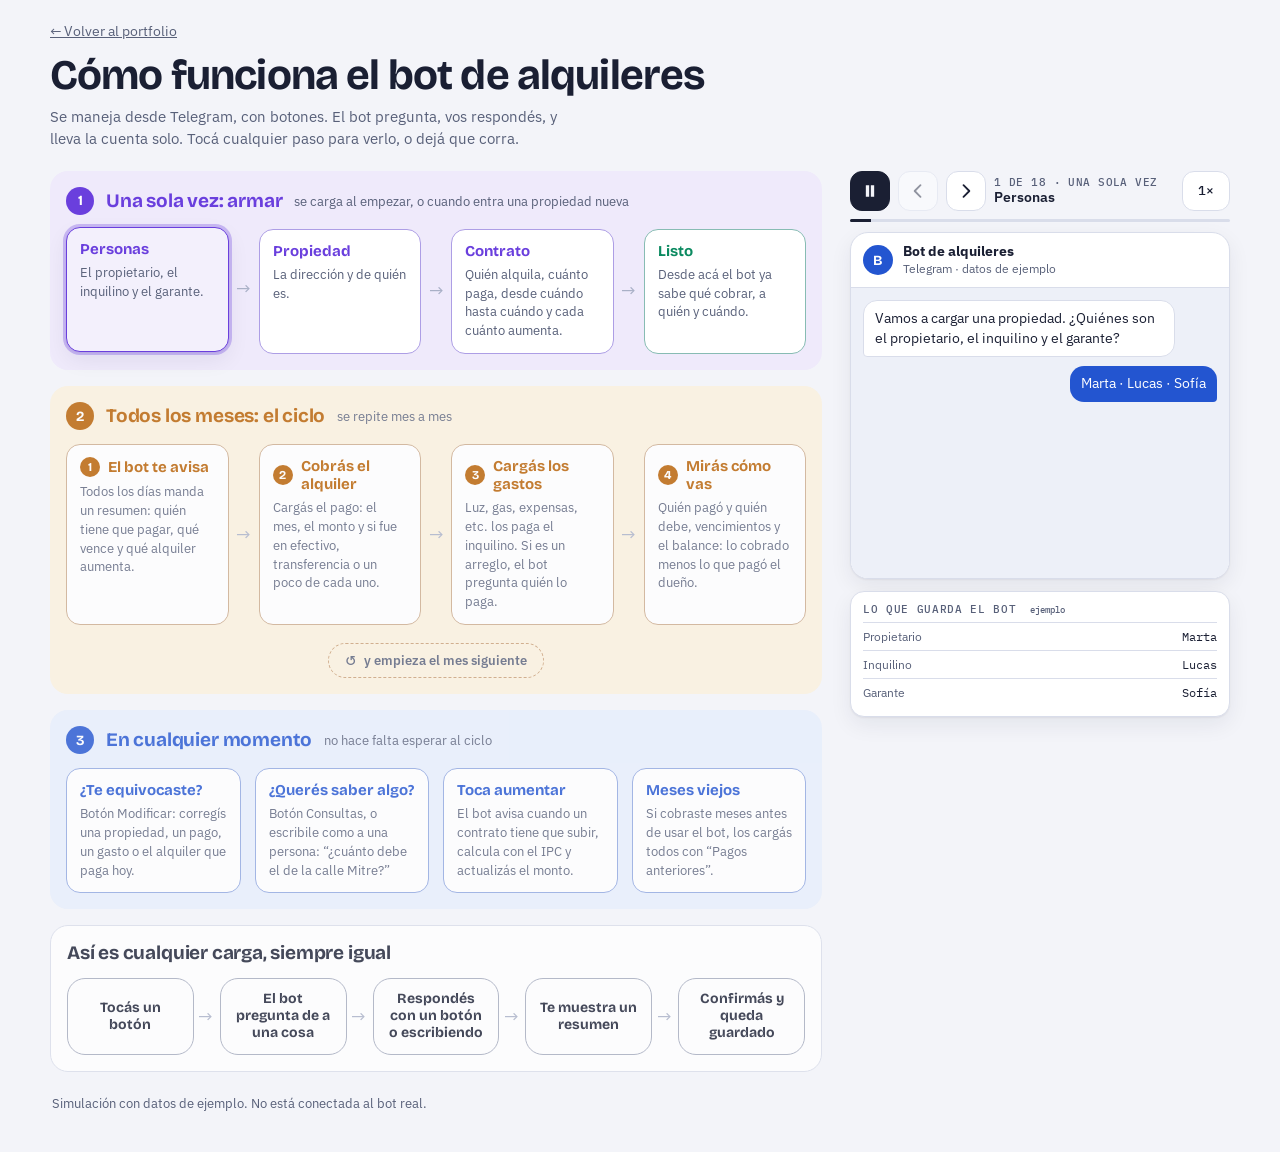
==== bot-alquileres.html @ 950c2d4f "Agrega animación del flujo del bot de alquileres y la enlaza desde el proyecto Co-Authored-By: Claud" ====
<!doctype html>
<html lang="es">
<head>
<meta charset="utf-8">
<meta name="viewport" content="width=device-width, initial-scale=1, viewport-fit=cover">
<title>Bot de alquileres</title>
<meta name="claude:viewport-fit-sides" content="cover">
<link rel="stylesheet" href="https://fonts.googleapis.com/css2?family=Bricolage+Grotesque:opsz,wght@12..96,500;12..96,700&family=IBM+Plex+Mono:wght@400;500&family=IBM+Plex+Sans:wght@400;500;600&display=swap">
<style>
/* Layout: a la izquierda el flujo del diagrama (armar, ciclo mensual, en cualquier momento, carga); a la derecha un chat de ejemplo y lo que el bot va guardando. En celular el chat queda fijo arriba y el flujo corre debajo. */
:root {
  --bg: #F3F4F9;
  --surface: #FFFFFF;
  --ink: #1A1F33;
  --muted: #586079;
  --line: #D9DDEA;
  --line-strong: #A9B0C6;
  --chat-bg: #EDF0F8;
  --armar: #6A3FDD;
  --armar-bg: #EFEAFB;
  --ciclo: #B85F00;
  --ciclo-bg: #FBF1DD;
  --momento: #2355D0;
  --momento-bg: #E7EEFC;
  --ok: #0B8A60;
  --ok-bg: #E2F5EC;
  --bubble-bot: #FFFFFF;
  --bubble-me: #2355D0;
  --bubble-me-ink: #FFFFFF;
  --shadow: 0 1px 2px rgba(20, 25, 50, .06), 0 8px 22px rgba(20, 25, 50, .07);
  --f-display: 'Bricolage Grotesque', 'Segoe UI', system-ui, sans-serif;
  --f-body: 'IBM Plex Sans', system-ui, -apple-system, 'Segoe UI', sans-serif;
  --f-mono: 'IBM Plex Mono', ui-monospace, Menlo, Consolas, monospace;
}
@media (prefers-color-scheme: dark) {
  :root:not([data-theme="light"]) {
    --bg: #11131C; --surface: #1A1E2B; --ink: #E9ECF7; --muted: #9AA2BB; --line: #2C3246; --line-strong: #4A5370;
    --chat-bg: #151927;
    --armar: #AE93FF; --armar-bg: #231E3B;
    --ciclo: #F2A650; --ciclo-bg: #2F2512;
    --momento: #86AAFF; --momento-bg: #17233E;
    --ok: #45D6A4; --ok-bg: #12302A;
    --bubble-bot: #222839; --bubble-me: #3A66E0; --bubble-me-ink: #FFFFFF;
    --shadow: 0 1px 2px rgba(0, 0, 0, .4), 0 8px 22px rgba(0, 0, 0, .35);
    color-scheme: dark;
  }
}
:root[data-theme="dark"] {
  --bg: #11131C; --surface: #1A1E2B; --ink: #E9ECF7; --muted: #9AA2BB; --line: #2C3246; --line-strong: #4A5370;
  --chat-bg: #151927;
  --armar: #AE93FF; --armar-bg: #231E3B;
  --ciclo: #F2A650; --ciclo-bg: #2F2512;
  --momento: #86AAFF; --momento-bg: #17233E;
  --ok: #45D6A4; --ok-bg: #12302A;
  --bubble-bot: #222839; --bubble-me: #3A66E0; --bubble-me-ink: #FFFFFF;
  --shadow: 0 1px 2px rgba(0, 0, 0, .4), 0 8px 22px rgba(0, 0, 0, .35);
  color-scheme: dark;
}

* { box-sizing: border-box; }
body {
  background: var(--bg);
  color: var(--ink);
  font-family: var(--f-body);
  padding-block: 22px 40px;
  padding-left: max(16px, env(safe-area-inset-left, 0px));
  padding-right: max(16px, env(safe-area-inset-right, 0px));
}
body::before {
  content: ""; position: fixed; inset: 0 0 auto; height: env(safe-area-inset-top, 0px);
  background: var(--bg); z-index: 30;
}
.wrap { max-width: 1180px; margin: 0 auto; }
h1, h2 { text-wrap: balance; }
h1 {
  font-family: var(--f-display); font-weight: 700; letter-spacing: -.02em;
  font-size: clamp(27px, 5.4vw, 42px); line-height: 1.04; margin: 0 0 8px;
}
.lede { color: var(--muted); font-size: 15px; line-height: 1.5; max-width: 58ch; margin: 0 0 20px; }

.layout { display: grid; grid-template-columns: minmax(0, 1fr); gap: 16px; align-items: start; }
.flow { grid-row: 2; display: flex; flex-direction: column; gap: 16px; min-width: 0; }
.stage {
  grid-row: 1; position: sticky; top: env(safe-area-inset-top, 0px); z-index: 20;
  background: var(--bg); padding-block: 8px; min-width: 0;
}
@media (min-width: 1080px) {
  .layout { grid-template-columns: minmax(0, 1fr) 380px; gap: 28px; }
  .flow { grid-column: 1; grid-row: 1; }
  .stage { grid-column: 2; grid-row: 1; top: 16px; padding-block: 0; background: transparent; }
}

/* ---------- Controles ---------- */
.ctl { display: flex; align-items: center; gap: 8px; }
.icon {
  appearance: none; width: 40px; height: 40px; flex: none; border-radius: 12px;
  border: 1px solid var(--line); background: var(--surface); color: var(--ink);
  display: grid; place-items: center; cursor: pointer; padding: 0;
}
.icon.primary { background: var(--ink); color: var(--bg); border-color: var(--ink); }
.icon:focus-visible, .node:focus-visible, .speed:focus-visible { outline: 2px solid var(--ink); outline-offset: 2px; }
.speed {
  appearance: none; flex: none; height: 40px; min-width: 48px; padding: 0 10px; border-radius: 12px;
  border: 1px solid var(--line); background: var(--surface); color: var(--ink);
  font: 500 13px var(--f-mono); cursor: pointer;
}
.cap { flex: 1; min-width: 0; line-height: 1.25; }
.cap small { display: block; font: 500 11px var(--f-mono); color: var(--muted); letter-spacing: .04em; text-transform: uppercase; }
.cap b { display: block; font-size: 14px; font-weight: 600; white-space: nowrap; overflow: hidden; text-overflow: ellipsis; }
.bar { height: 3px; background: var(--line); border-radius: 3px; margin: 8px 0 10px; overflow: hidden; }
.bar i { display: block; height: 100%; width: 0; background: var(--ink); transition: width .4s ease; }

/* ---------- Chat ---------- */
.phone { border: 1px solid var(--line); border-radius: 18px; background: var(--surface); overflow: hidden; box-shadow: var(--shadow); }
.phead { display: flex; align-items: center; gap: 10px; padding: 10px 12px; border-bottom: 1px solid var(--line); }
.av { width: 30px; height: 30px; border-radius: 50%; background: var(--momento); color: var(--surface); display: grid; place-items: center; font: 700 14px var(--f-display); }
.phead b { display: block; font-size: 14px; line-height: 1.2; }
.phead small { color: var(--muted); font-size: 12px; }
.chat {
  height: 150px; overflow-y: auto; padding: 10px; background: var(--chat-bg);
  display: flex; flex-direction: column; gap: 7px; scroll-behavior: smooth; overscroll-behavior: contain;
}
.m {
  max-width: 88%; padding: 8px 11px; border-radius: 14px; font-size: 14px; line-height: 1.4;
  white-space: pre-line; overflow-wrap: anywhere; animation: pop .28s ease both;
}
.m.bot { align-self: flex-start; background: var(--bubble-bot); border: 1px solid var(--line); border-bottom-left-radius: 4px; }
.m.me { align-self: flex-end; background: var(--bubble-me); color: var(--bubble-me-ink); border-bottom-right-radius: 4px; }
.day { align-self: center; font: 500 11px var(--f-mono); color: var(--muted); background: var(--surface); border: 1px solid var(--line); border-radius: 99px; padding: 2px 10px; animation: pop .28s ease both; }
.btns { display: flex; flex-wrap: wrap; gap: 6px; margin-top: 8px; }
.btns span { border: 1px solid var(--momento); color: var(--momento); border-radius: 8px; padding: 3px 9px; font-size: 12.5px; font-weight: 500; }
.typing { align-self: flex-start; display: flex; gap: 4px; padding: 11px 13px; background: var(--bubble-bot); border: 1px solid var(--line); border-radius: 14px; border-bottom-left-radius: 4px; }
.typing i { width: 6px; height: 6px; border-radius: 50%; background: var(--line-strong); animation: blink 1s infinite ease-in-out; }
.typing i:nth-child(2) { animation-delay: .15s; }
.typing i:nth-child(3) { animation-delay: .3s; }

/* ---------- Lo que guarda el bot ---------- */
.ledger { margin-top: 8px; }
.ledger h2 { display: none; margin: 0 0 6px; font: 500 11px var(--f-mono); letter-spacing: .06em; text-transform: uppercase; color: var(--muted); }
.ledger h2 small { text-transform: none; letter-spacing: 0; margin-left: 6px; }
.ledger ul { list-style: none; margin: 0; padding: 0; display: flex; gap: 6px; overflow-x: auto; scroll-behavior: smooth; }
.ledger li { flex: none; display: flex; gap: 6px; align-items: baseline; border: 1px solid var(--line); background: var(--surface); border-radius: 99px; padding: 3px 10px; font-size: 12px; }
.ledger .k { color: var(--muted); }
.ledger .v { font-family: var(--f-mono); font-size: 12px; }
.ledger li.new { animation: flash 1.6s ease-out; border-color: var(--ok); }
@media (min-width: 1080px) {
  .chat { height: 290px; padding: 12px; gap: 8px; }
  .ledger { margin-top: 12px; border: 1px solid var(--line); border-radius: 14px; background: var(--surface); padding: 10px 12px; box-shadow: var(--shadow); }
  .ledger h2 { display: block; }
  .ledger ul { flex-direction: column; gap: 0; max-height: 236px; overflow-y: auto; overflow-x: hidden; }
  .ledger li { border: 0; border-top: 1px solid var(--line); border-radius: 0; background: transparent; padding: 6px 0; justify-content: space-between; gap: 14px; }
  .ledger li.new { border-top-color: var(--ok); }
  .ledger .v { text-align: right; }
}

/* ---------- Flujo ---------- */
.sec { --ac: var(--armar); --ac-bg: var(--armar-bg); background: var(--ac-bg); border-radius: 18px; padding: 16px; transition: opacity .3s; }
.sec[data-g="ciclo"] { --ac: var(--ciclo); --ac-bg: var(--ciclo-bg); }
.sec[data-g="momento"] { --ac: var(--momento); --ac-bg: var(--momento-bg); }
.sec[data-g="carga"] { --ac: var(--muted); --ac-bg: var(--surface); border: 1px solid var(--line); }
.sec:not(.active) { opacity: .8; }
.sh { display: flex; flex-wrap: wrap; align-items: center; gap: 4px 12px; margin-bottom: 14px; }
.sn { width: 28px; height: 28px; border-radius: 50%; background: var(--ac); color: var(--surface); display: grid; place-items: center; font: 700 14px var(--f-display); flex: none; }
.sh h2 { margin: 0; font: 700 19px/1.15 var(--f-display); color: var(--ac); letter-spacing: -.01em; }
.sh p { margin: 0; font-size: 12.5px; color: var(--muted); }

.row { display: grid; grid-template-columns: minmax(0, 1fr); gap: 28px; }
.row.plain { gap: 12px; }
@media (min-width: 440px) { .row.plain { grid-template-columns: repeat(2, minmax(0, 1fr)); } }
@media (min-width: 700px) {
  .row { grid-template-columns: repeat(4, minmax(0, 1fr)); gap: 30px; }
  .row.five { grid-template-columns: repeat(5, minmax(0, 1fr)); gap: 26px; }
  .row.plain { grid-template-columns: repeat(4, minmax(0, 1fr)); gap: 14px; }
}

.node {
  appearance: none; font: inherit; color: inherit; text-align: left; cursor: pointer; position: relative; min-width: 0;
  display: flex; flex-direction: column; gap: 6px; padding: 12px 13px; border-radius: 14px;
  border: 1.5px solid color-mix(in srgb, var(--ac) 40%, var(--line));
  background: var(--surface);
  transition: border-color .3s, background .3s, box-shadow .3s, transform .3s;
  scroll-margin-top: calc(var(--stageh, 16px) + 16px); scroll-margin-bottom: 16px;
}
.nt { font: 700 15px/1.2 var(--f-display); color: var(--ac); display: flex; gap: 8px; align-items: center; }
.nd { font-size: 13px; line-height: 1.45; color: var(--muted); }
.num { font-style: normal; width: 20px; height: 20px; border-radius: 50%; background: var(--ac); color: var(--surface); display: grid; place-items: center; font: 700 12px var(--f-display); flex: none; }
.node.seen { border-color: var(--ac); }
.node.on {
  border-color: var(--ac); transform: translateY(-2px);
  background: color-mix(in srgb, var(--ac) 8%, var(--surface));
  box-shadow: 0 0 0 3px color-mix(in srgb, var(--ac) 30%, transparent), var(--shadow);
  animation: ring 1.8s ease-in-out infinite;
}
.node.ok { --ac: var(--ok); }
.row.arrows .node:not(:last-child)::after {
  content: "↓"; position: absolute; left: 50%; bottom: -26px; transform: translateX(-50%);
  width: 20px; text-align: center; font-size: 18px; line-height: 24px; color: var(--line-strong); transition: color .3s;
}
.row.arrows .node.seen:not(:last-child)::after { color: var(--ac); }
@media (min-width: 700px) {
  .row.arrows .node:not(:last-child)::after { content: "→"; left: auto; right: -26px; bottom: auto; top: 50%; transform: translateY(-50%); }
  .row.five.arrows .node:not(:last-child)::after { right: -23px; }
}
.pill { text-align: center; justify-content: center; align-items: center; border-radius: 18px; }
.pill .nt { font-size: 14px; justify-content: center; color: var(--ink); }
.pill.seen .nt, .pill.on .nt { color: var(--ac); }
.pill.last.seen, .pill.last.on { background: var(--ok); }
.pill.last.seen .nt, .pill.last.on .nt { color: #fff; }
.pill.last.seen { border-color: var(--ok); }

.loop {
  appearance: none; font: 600 13px var(--f-body); cursor: pointer; margin: 18px auto 0; display: flex; gap: 8px; align-items: center;
  padding: 8px 16px; border-radius: 99px; color: var(--muted); background: transparent;
  border: 1.5px dashed color-mix(in srgb, var(--ac) 50%, var(--line)); transition: all .3s;
  scroll-margin-top: calc(var(--stageh, 16px) + 16px); scroll-margin-bottom: 16px;
}
.loop:focus-visible { outline: 2px solid var(--ink); outline-offset: 2px; }
.loop.seen { color: var(--ac); border-color: var(--ac); }
.loop.on { color: var(--surface); background: var(--ac); border-style: solid; border-color: var(--ac); animation: ring 1.8s ease-in-out infinite; }
.loop.on span { display: inline-block; animation: spin 1.4s linear infinite; }
.foot { color: var(--muted); font-size: 12.5px; line-height: 1.5; margin: 6px 2px 0; }

@keyframes pop { from { opacity: 0; transform: translateY(6px) scale(.98); } to { opacity: 1; transform: none; } }
@keyframes blink { 0%, 80%, 100% { opacity: .3; } 40% { opacity: 1; } }
@keyframes flash { from { background: color-mix(in srgb, var(--ok) 28%, transparent); } to { background: transparent; } }
@keyframes ring {
  0%, 100% { box-shadow: 0 0 0 3px color-mix(in srgb, var(--ac) 30%, transparent), var(--shadow); }
  50% { box-shadow: 0 0 0 6px color-mix(in srgb, var(--ac) 12%, transparent), var(--shadow); }
}
@keyframes spin { to { transform: rotate(-360deg); } }
@media (prefers-reduced-motion: reduce) {
  *, *::before, *::after { animation: none !important; transition: none !important; scroll-behavior: auto !important; }
}
</style>

<style>body{margin:0;font-size:14px}</style>
</head>
<body>
<div class="wrap">
  <p style="margin:0 0 14px;font-size:13.5px"><a href="index.html#proyectos" style="color:var(--muted)">← Volver al portfolio</a></p>
  <h1>Cómo funciona el bot de alquileres</h1>
  <p class="lede">Se maneja desde Telegram, con botones. El bot pregunta, vos respondés, y lleva la cuenta solo. Tocá cualquier paso para verlo, o dejá que corra.</p>

  <div class="layout">
    <aside class="stage" id="stage" aria-label="Simulación del bot">
      <div class="ctl">
        <button class="icon primary" id="play" type="button" aria-label="Pausar"></button>
        <button class="icon" id="prev" type="button" aria-label="Paso anterior"><svg viewBox="0 0 24 24" width="20" height="20" fill="none" stroke="currentColor" stroke-width="2.2" stroke-linecap="round" stroke-linejoin="round" aria-hidden="true"><path d="M15 5l-7 7 7 7"/></svg></button>
        <button class="icon" id="next" type="button" aria-label="Paso siguiente"><svg viewBox="0 0 24 24" width="20" height="20" fill="none" stroke="currentColor" stroke-width="2.2" stroke-linecap="round" stroke-linejoin="round" aria-hidden="true"><path d="M9 5l7 7-7 7"/></svg></button>
        <div class="cap"><small id="capGroup"></small><b id="capTitle"></b></div>
        <button class="speed" id="speed" type="button" aria-label="Velocidad">1×</button>
      </div>
      <div class="bar" aria-hidden="true"><i id="barFill"></i></div>
      <div class="phone">
        <div class="phead"><span class="av" aria-hidden="true">B</span><div><b>Bot de alquileres</b><small>Telegram · datos de ejemplo</small></div></div>
        <div class="chat" id="chat" aria-live="polite"></div>
      </div>
      <div class="ledger">
        <h2>Lo que guarda el bot <small>ejemplo</small></h2>
        <ul id="ledger"></ul>
      </div>
    </aside>

    <main class="flow">
      <section class="sec" data-g="armar">
        <header class="sh"><span class="sn">1</span><h2>Una sola vez: armar</h2><p>se carga al empezar, o cuando entra una propiedad nueva</p></header>
        <div class="row arrows">
          <button class="node" data-step="0" type="button"><span class="nt">Personas</span><span class="nd">El propietario, el inquilino y el garante.</span></button>
          <button class="node" data-step="1" type="button"><span class="nt">Propiedad</span><span class="nd">La dirección y de quién es.</span></button>
          <button class="node" data-step="2" type="button"><span class="nt">Contrato</span><span class="nd">Quién alquila, cuánto paga, desde cuándo hasta cuándo y cada cuánto aumenta.</span></button>
          <button class="node ok" data-step="3" type="button"><span class="nt">Listo</span><span class="nd">Desde acá el bot ya sabe qué cobrar, a quién y cuándo.</span></button>
        </div>
      </section>

      <section class="sec" data-g="ciclo">
        <header class="sh"><span class="sn">2</span><h2>Todos los meses: el ciclo</h2><p>se repite mes a mes</p></header>
        <div class="row arrows">
          <button class="node" data-step="4" type="button"><span class="nt"><i class="num">1</i>El bot te avisa</span><span class="nd">Todos los días manda un resumen: quién tiene que pagar, qué vence y qué alquiler aumenta.</span></button>
          <button class="node" data-step="5" type="button"><span class="nt"><i class="num">2</i>Cobrás el alquiler</span><span class="nd">Cargás el pago: el mes, el monto y si fue en efectivo, transferencia o un poco de cada uno.</span></button>
          <button class="node" data-step="6" type="button"><span class="nt"><i class="num">3</i>Cargás los gastos</span><span class="nd">Luz, gas, expensas, etc. los paga el inquilino. Si es un arreglo, el bot pregunta quién lo paga.</span></button>
          <button class="node" data-step="7" type="button"><span class="nt"><i class="num">4</i>Mirás cómo vas</span><span class="nd">Quién pagó y quién debe, vencimientos y el balance: lo cobrado menos lo que pagó el dueño.</span></button>
        </div>
        <button class="loop" data-step="8" type="button"><span aria-hidden="true">↺</span>y empieza el mes siguiente</button>
      </section>

      <section class="sec" data-g="momento">
        <header class="sh"><span class="sn">3</span><h2>En cualquier momento</h2><p>no hace falta esperar al ciclo</p></header>
        <div class="row plain">
          <button class="node" data-step="9" type="button"><span class="nt">¿Te equivocaste?</span><span class="nd">Botón Modificar: corregís una propiedad, un pago, un gasto o el alquiler que paga hoy.</span></button>
          <button class="node" data-step="10" type="button"><span class="nt">¿Querés saber algo?</span><span class="nd">Botón Consultas, o escribile como a una persona: “¿cuánto debe el de la calle Mitre?”</span></button>
          <button class="node" data-step="11" type="button"><span class="nt">Toca aumentar</span><span class="nd">El bot avisa cuando un contrato tiene que subir, calcula con el IPC y actualizás el monto.</span></button>
          <button class="node" data-step="12" type="button"><span class="nt">Meses viejos</span><span class="nd">Si cobraste meses antes de usar el bot, los cargás todos con “Pagos anteriores”.</span></button>
        </div>
      </section>

      <section class="sec" data-g="carga">
        <header class="sh"><h2 style="color:var(--ink)">Así es cualquier carga, siempre igual</h2></header>
        <div class="row five arrows">
          <button class="node pill" data-step="13" type="button"><span class="nt">Tocás un botón</span></button>
          <button class="node pill" data-step="14" type="button"><span class="nt">El bot pregunta de a una cosa</span></button>
          <button class="node pill" data-step="15" type="button"><span class="nt">Respondés con un botón o escribiendo</span></button>
          <button class="node pill" data-step="16" type="button"><span class="nt">Te muestra un resumen</span></button>
          <button class="node pill last" data-step="17" type="button"><span class="nt">Confirmás y queda guardado</span></button>
        </div>
      </section>
      <p class="foot">Simulación con datos de ejemplo. No está conectada al bot real.</p>
    </main>
  </div>
</div>

<script>
(function () {
  var GROUPS = { armar: 'Una sola vez', ciclo: 'El ciclo mensual', momento: 'En cualquier momento', carga: 'Cualquier carga' };
  var S = [
    { g: 'armar', t: 'Personas',
      m: [['bot', 'Vamos a cargar una propiedad. ¿Quiénes son el propietario, el inquilino y el garante?'], ['me', 'Marta · Lucas · Sofía']],
      s: [['Propietario', 'Marta'], ['Inquilino', 'Lucas'], ['Garante', 'Sofía']] },
    { g: 'armar', t: 'Propiedad',
      m: [['bot', '¿Cuál es la dirección?'], ['me', 'Mitre 450, 2°B'], ['bot', '¿De quién es?', ['Marta', 'Otra persona']], ['me', 'Marta']],
      s: [['Propiedad', 'Mitre 450, 2°B']] },
    { g: 'armar', t: 'Contrato',
      m: [['bot', '¿Cuánto paga, desde cuándo hasta cuándo y cada cuánto aumenta?'], ['me', '$320.000 · 01/12/2025 a 30/11/2027 · cada 6 meses']],
      s: [['Alquiler', '$320.000'], ['Contrato', 'dic 2025 → nov 2027'], ['Aumento', 'cada 6 meses (IPC)']] },
    { g: 'armar', t: 'Listo',
      m: [['bot', 'Listo ✓\nDesde ahora sé qué cobrar, a quién y cuándo.']], s: [] },

    { g: 'ciclo', t: 'El bot te avisa',
      m: [['day', 'Hoy · 8:00'], ['bot', 'Resumen del día\n• Mitre 450 vence el día 10\n• En diciembre sube el alquiler']],
      s: [['Mes en curso', 'octubre']] },
    { g: 'ciclo', t: 'Cobrás el alquiler',
      m: [['bot', '¿Cobraste Mitre 450 de octubre?', ['Efectivo', 'Transferencia', 'Un poco de cada uno']], ['me', 'Transferencia'], ['bot', 'Guardado ✓\nMitre 450 · octubre · $320.000']],
      s: [['Cobro oct', '$320.000 · transferencia']] },
    { g: 'ciclo', t: 'Cargás los gastos',
      m: [['bot', '¿Qué gasto querés cargar?', ['Luz', 'Gas', 'Expensas', 'Arreglo']], ['me', 'Luz · $18.400'], ['bot', 'Lo paga el inquilino. Guardado ✓']],
      s: [['Luz oct', '$18.400 · inquilino']] },
    { g: 'ciclo', t: 'Mirás cómo vas',
      m: [['bot', 'Balance de octubre\nCobrado: $320.000\nPagó el dueño: $41.000\nTe queda: $279.000']],
      s: [['Balance oct', '$279.000']] },
    { g: 'ciclo', t: 'Empieza el mes siguiente',
      m: [['day', '1 de noviembre'], ['bot', 'Empieza noviembre. Mitre 450 vence el día 10.']],
      s: [['Mes en curso', 'noviembre']] },

    { g: 'momento', t: '¿Te equivocaste?',
      m: [['me', 'Modificar'], ['bot', '¿Qué querés corregir?', ['Propiedad', 'Pago', 'Gasto', 'Alquiler']], ['me', 'Gasto'], ['bot', 'Luz de octubre: $18.400. ¿Nuevo monto?'], ['me', '$16.800'], ['bot', 'Corregido ✓']],
      s: [['Luz oct', '$16.800 · corregido']] },
    { g: 'momento', t: '¿Querés saber algo?',
      m: [['me', '¿cuánto debe el de la calle Mitre?'], ['bot', 'Mitre 450 no debe nada de octubre. Noviembre vence el día 10.']], s: [] },
    { g: 'momento', t: 'Toca aumentar',
      m: [['day', 'Aviso'], ['bot', 'El contrato de Mitre 450 sube en diciembre. Con el IPC pasaría de $320.000 a $352.000. ¿Actualizo?', ['Actualizar', 'Más tarde']], ['me', 'Actualizar']],
      s: [['Alquiler', '$352.000 desde dic']] },
    { g: 'momento', t: 'Meses viejos',
      m: [['me', 'Pagos anteriores'], ['bot', '¿Desde qué mes cargo?'], ['me', 'Julio 2026'], ['bot', 'Listo ✓ 3 meses cargados.']],
      s: [['Historial', 'desde jul 2026']] },

    { g: 'carga', t: 'Tocás un botón',
      m: [['me', 'Cargar gasto']], s: [] },
    { g: 'carga', t: 'El bot pregunta de a una cosa',
      m: [['bot', '¿De qué propiedad?', ['Mitre 450']]], s: [] },
    { g: 'carga', t: 'Respondés con un botón o escribiendo',
      m: [['me', 'Mitre 450'], ['bot', '¿Qué gasto y cuánto?'], ['me', 'Gas 9200']], s: [] },
    { g: 'carga', t: 'Te muestra un resumen',
      m: [['bot', 'Resumen\nGas · Mitre 450 · $9.200\n¿Está bien?', ['Confirmar', 'Cambiar']]], s: [] },
    { g: 'carga', t: 'Confirmás y queda guardado',
      m: [['me', 'Confirmar'], ['bot', 'Guardado ✓']],
      s: [['Gas nov', '$9.200']] }
  ];
  var N = S.length;

  var $ = function (id) { return document.getElementById(id); };
  var chat = $('chat'), ledgerEl = $('ledger'), stage = $('stage');
  var targets = Array.prototype.slice.call(document.querySelectorAll('[data-step]'));
  var secs = Array.prototype.slice.call(document.querySelectorAll('.sec'));
  var reduce = window.matchMedia('(prefers-reduced-motion: reduce)').matches;
  var wide = window.matchMedia('(min-width: 1080px)');

  var cur = 0, playing = false, speed = 1, run = 0;
  var SPEEDS = [1, 1.5, 2];

  var ICON = {
    play: '<svg viewBox="0 0 24 24" width="20" height="20" fill="currentColor" aria-hidden="true"><path d="M8 5v14l11-7z"/></svg>',
    pause: '<svg viewBox="0 0 24 24" width="20" height="20" fill="currentColor" aria-hidden="true"><path d="M7 5h4v14H7zM13 5h4v14h-4z"/></svg>',
    again: '<svg viewBox="0 0 24 24" width="20" height="20" fill="currentColor" aria-hidden="true"><path d="M12 5V2L7 6l5 4V7a5 5 0 1 1-5 5H5a7 7 0 1 0 7-7z"/></svg>'
  };

  function sleep(ms) { return new Promise(function (r) { setTimeout(r, ms / speed); }); }

  function bubble(m) {
    var el = document.createElement('div');
    if (m[0] === 'day') { el.className = 'day'; el.textContent = m[1]; return el; }
    el.className = 'm ' + m[0];
    el.appendChild(document.createTextNode(m[1]));
    if (m[2]) {
      var b = document.createElement('div'); b.className = 'btns';
      m[2].forEach(function (t) { var s = document.createElement('span'); s.textContent = t; b.appendChild(s); });
      el.appendChild(b);
    }
    return el;
  }
  function add(m) { chat.appendChild(bubble(m)); chat.scrollTop = chat.scrollHeight; }
  function typing() {
    var t = document.createElement('div'); t.className = 'typing';
    t.innerHTML = '<i></i><i></i><i></i>'; chat.appendChild(t); chat.scrollTop = chat.scrollHeight; return t;
  }

  function ledgerAt(i, flash) {
    var map = new Map(), fresh = {};
    for (var j = 0; j <= i; j++) {
      S[j].s.forEach(function (kv) {
        map.set(kv[0], kv[1]);
        if (j === i) fresh[kv[0]] = true;
      });
    }
    ledgerEl.innerHTML = '';
    map.forEach(function (v, k) {
      var li = document.createElement('li');
      if (flash && fresh[k]) li.className = 'new';
      var a = document.createElement('span'); a.className = 'k'; a.textContent = k;
      var b = document.createElement('span'); b.className = 'v'; b.textContent = v;
      li.appendChild(a); li.appendChild(b); ledgerEl.appendChild(li);
    });
    ledgerEl.scrollLeft = ledgerEl.scrollWidth;
    ledgerEl.scrollTop = ledgerEl.scrollHeight;
  }

  function paint(i) {
    var g = S[i].g;
    targets.forEach(function (el) {
      var n = +el.getAttribute('data-step');
      el.classList.toggle('on', n === i);
      el.classList.toggle('seen', n < i);
    });
    secs.forEach(function (s) { s.classList.toggle('active', s.getAttribute('data-g') === g); });
    $('capGroup').textContent = (i + 1) + ' de ' + N + ' · ' + GROUPS[g];
    $('capTitle').textContent = S[i].t;
    $('barFill').style.width = ((i + 1) / N * 100) + '%';
    $('prev').disabled = i === 0;
    $('prev').style.opacity = i === 0 ? .45 : 1;
    $('next').disabled = i === N - 1;
    $('next').style.opacity = i === N - 1 ? .45 : 1;
  }

  function setBtn() {
    var b = $('play');
    var atEnd = !playing && cur === N - 1;
    b.innerHTML = playing ? ICON.pause : (atEnd ? ICON.again : ICON.play);
    b.setAttribute('aria-label', playing ? 'Pausar' : (atEnd ? 'Ver de nuevo' : 'Reproducir'));
  }

  function measure() {
    document.documentElement.style.setProperty('--stageh', wide.matches ? '16px' : stage.offsetHeight + 'px');
  }

  async function show(i, animated) {
    var id = ++run;
    cur = i;
    paint(i);
    measure();
    chat.innerHTML = '';
    for (var j = 0; j < i; j++) {
      if (S[j].g === S[i].g) S[j].m.forEach(add);
    }
    var prior = [];
    if (!animated) {
      S[i].m.forEach(add);
      ledgerAt(i, false);
    } else {
      ledgerAt(i - 1 < 0 ? -1 : i - 1, false);
      var node = document.querySelector('[data-step="' + i + '"]');
      if (node && node.scrollIntoView && !reduce) node.scrollIntoView({ block: 'nearest', behavior: 'smooth' });
      for (var k = 0; k < S[i].m.length; k++) {
        var m = S[i].m[k];
        if (m[0] === 'bot') { var t = typing(); await sleep(520); t.remove(); }
        else if (m[0] === 'me') { await sleep(480); }
        else { await sleep(200); }
        if (id !== run) return;
        add(m);
      }
      ledgerAt(i, true);
    }
    setBtn();
    if (id !== run) return;
    if (playing) {
      await sleep(1700);
      if (id !== run || !playing) return;
      if (i < N - 1) { show(i + 1, true); }
      else { playing = false; setBtn(); }
    }
  }

  function go(i) { show(Math.max(0, Math.min(N - 1, i)), false); }

  $('play').addEventListener('click', function () {
    if (playing) { playing = false; setBtn(); return; }
    playing = true;
    if (cur === N - 1) { show(0, false); } else { show(cur, false); }
  });
  $('prev').addEventListener('click', function () { go(cur - 1); });
  $('next').addEventListener('click', function () { go(cur + 1); });
  $('speed').addEventListener('click', function () {
    var k = (SPEEDS.indexOf(speed) + 1) % SPEEDS.length;
    speed = SPEEDS[k]; this.textContent = (speed === 1.5 ? '1,5' : speed) + '×';
  });
  targets.forEach(function (el) {
    el.addEventListener('click', function () { go(+el.getAttribute('data-step')); });
  });
  document.addEventListener('keydown', function (e) {
    if (e.key === 'ArrowRight') go(cur + 1);
    if (e.key === 'ArrowLeft') go(cur - 1);
  });
  window.addEventListener('resize', measure);

  playing = !reduce;
  show(0, false);
})();
</script>

</body>
</html>
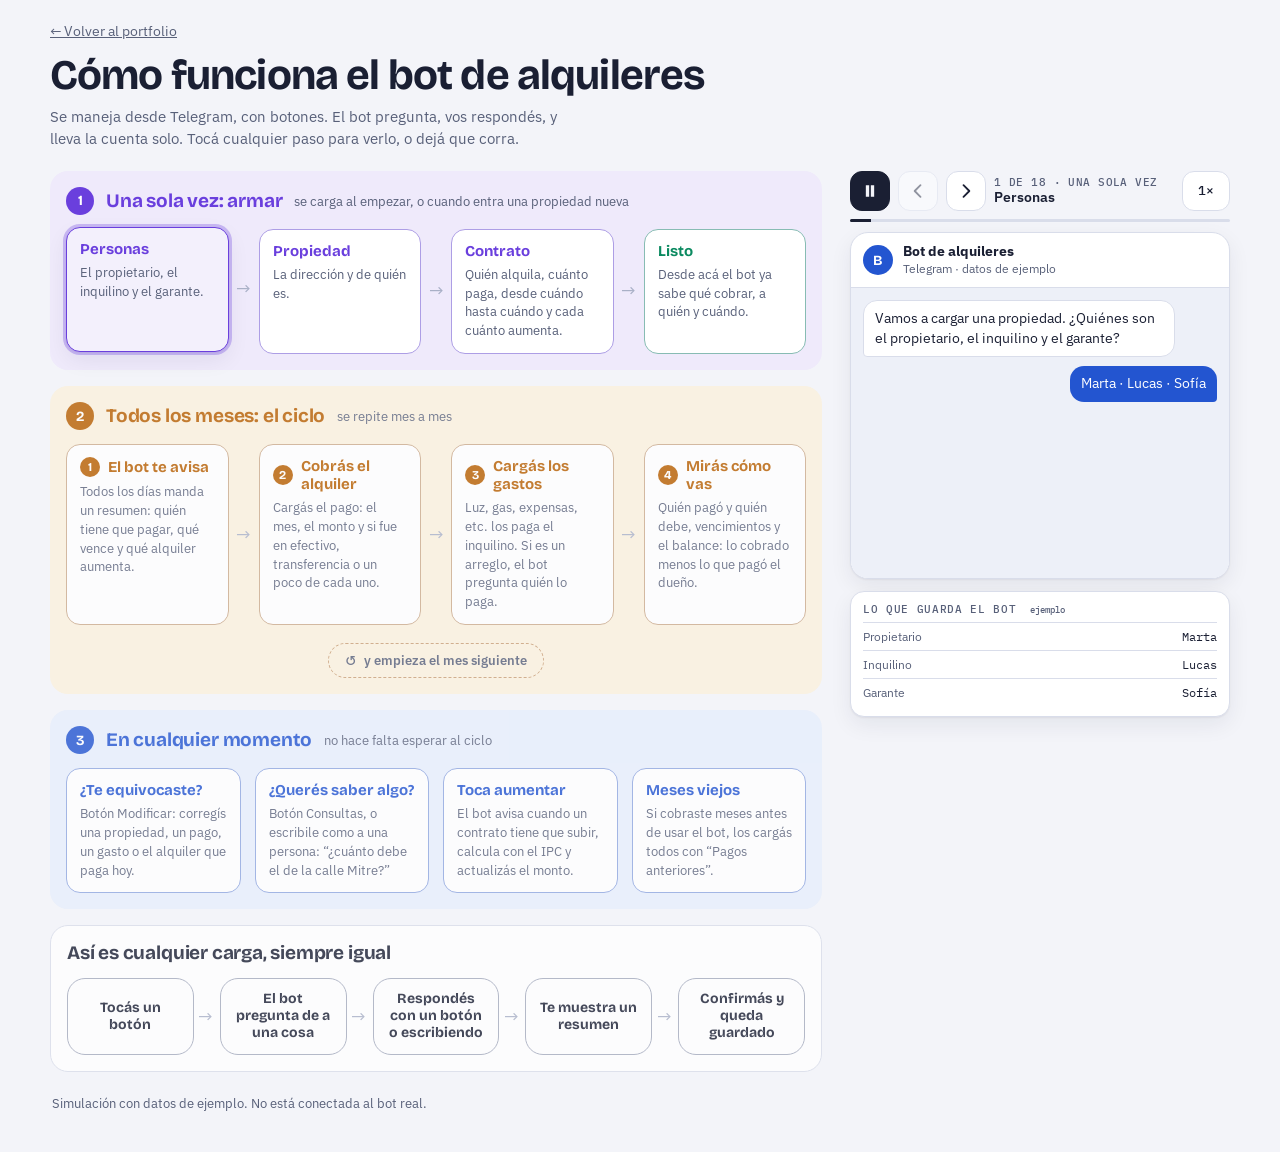
==== commit a22766fa: "Chat animado del bot en lugar de las capturas viejas; animación del flujo más lenta Co-Authored-By: " ====
--- a/bot-alquileres.html
+++ b/bot-alquileres.html
@@ -469,18 +469,20 @@
       if (node && node.scrollIntoView && !reduce) node.scrollIntoView({ block: 'nearest', behavior: 'smooth' });
       for (var k = 0; k < S[i].m.length; k++) {
         var m = S[i].m[k];
-        if (m[0] === 'bot') { var t = typing(); await sleep(520); t.remove(); }
-        else if (m[0] === 'me') { await sleep(480); }
-        else { await sleep(200); }
+        if (m[0] === 'bot') { var t = typing(); await sleep(900); t.remove(); }
+        else if (m[0] === 'me') { await sleep(1000); }
+        else { await sleep(600); }
         if (id !== run) return;
         add(m);
+        // Tiempo para leer: más largo el mensaje, más espera.
+        if (m[0] !== 'day') { await sleep(500 + m[1].length * 35); if (id !== run) return; }
       }
       ledgerAt(i, true);
     }
     setBtn();
     if (id !== run) return;
     if (playing) {
-      await sleep(1700);
+      await sleep(2500);
       if (id !== run || !playing) return;
       if (i < N - 1) { show(i + 1, true); }
       else { playing = false; setBtn(); }
